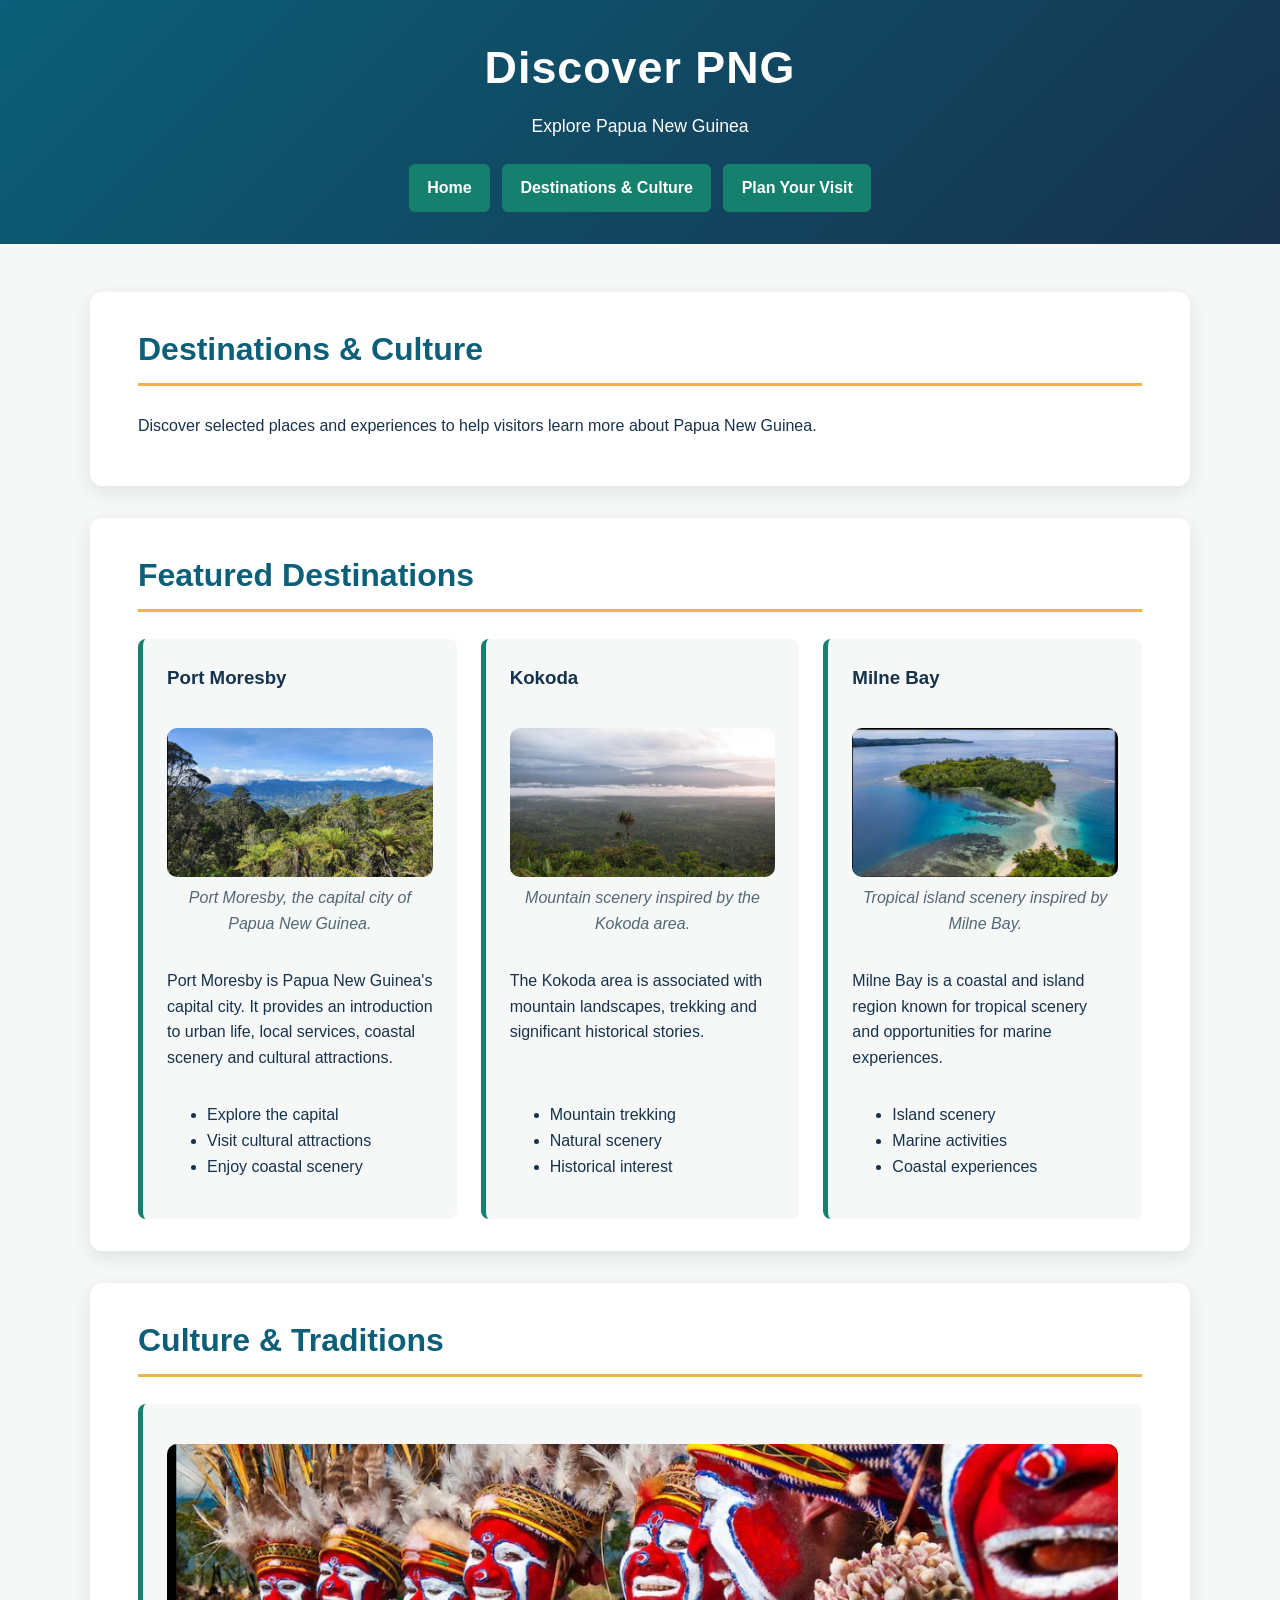
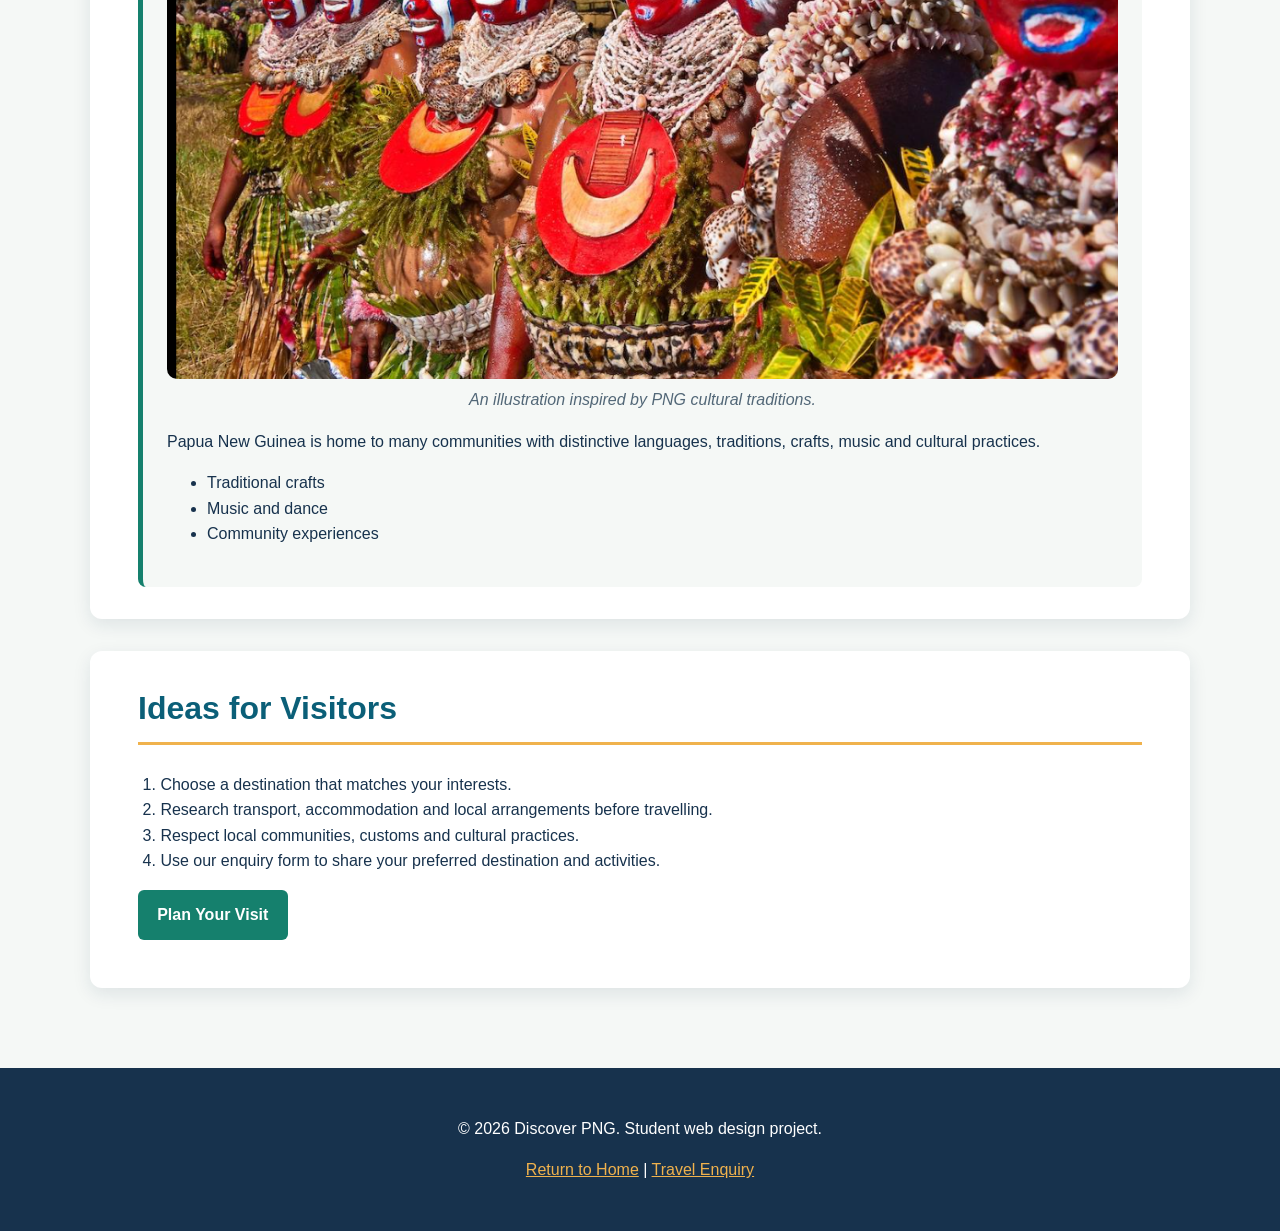
==== destinations.html @ 2244e63b "Initial Assessment 3 responsive website" ====
<!DOCTYPE html>
<html lang="en">

<head>
    <meta charset="UTF-8">

    <meta name="viewport" content="width=device-width, initial-scale=1.0">

    <meta name="description"
          content="Explore selected Papua New Guinea destinations, cultural experiences and activities.">

    <title>Destinations &amp; Culture | Discover PNG</title>

    <link rel="stylesheet" href="css/style.css">
</head>

<body>

<header class="site-header">
    <div class="container">

        <h1>Discover PNG</h1>
        <p class="tagline">Explore Papua New Guinea</p>

        <nav aria-label="Main navigation">
            <ul class="nav-list">
                <li><a href="index.html">Home</a></li>
                <li><a href="destinations.html" aria-current="page">Destinations &amp; Culture</a></li>
                <li><a href="contact.html">Plan Your Visit</a></li>
            </ul>
        </nav>

    </div>
</header>

<main>

    <section class="page-banner">
        <div class="container">

            <h2>Destinations &amp; Culture</h2>

            <p>
                Discover selected places and experiences to help visitors
                learn more about Papua New Guinea.
            </p>

        </div>
    </section>

    <section class="section">
        <div class="container">

            <h2>Featured Destinations</h2>

            <div class="card-grid">

                <article class="card destination">

                    <h3>Port Moresby</h3>

                    <figure>
                        <img src="assets/port-moresby.png"
                             alt="Illustration representing Port Moresby with a city skyline and coastline">

                        <figcaption>
                            Port Moresby, the capital city of Papua New Guinea.
                        </figcaption>
                    </figure>

                    <p>
                        Port Moresby is Papua New Guinea's capital city.
                        It provides an introduction to urban life, local
                        services, coastal scenery and cultural attractions.
                    </p>

                    <ul>
                        <li>Explore the capital</li>
                        <li>Visit cultural attractions</li>
                        <li>Enjoy coastal scenery</li>
                    </ul>

                </article>

                <article class="card destination">

                    <h3>Kokoda</h3>

                    <figure>
                        <img src="assets/kokoda.png"
                             alt="Illustration of a forest mountain trail representing the Kokoda area">

                        <figcaption>
                            Mountain scenery inspired by the Kokoda area.
                        </figcaption>
                    </figure>

                    <p>
                        The Kokoda area is associated with mountain landscapes,
                        trekking and significant historical stories.
                    </p>

                    <ul>
                        <li>Mountain trekking</li>
                        <li>Natural scenery</li>
                        <li>Historical interest</li>
                    </ul>

                </article>

                <article class="card destination">

                    <h3>Milne Bay</h3>

                    <figure>
                        <img src="assets/beach.png"
                             alt="Illustration of tropical islands and a traditional canoe">

                        <figcaption>
                            Tropical island scenery inspired by Milne Bay.
                        </figcaption>
                    </figure>

                    <p>
                        Milne Bay is a coastal and island region known for
                        tropical scenery and opportunities for marine
                        experiences.
                    </p>

                    <ul>
                        <li>Island scenery</li>
                        <li>Marine activities</li>
                        <li>Coastal experiences</li>
                    </ul>

                </article>

            </div>

        </div>
    </section>

    <section class="section">
        <div class="container">

            <h2>Culture &amp; Traditions</h2>

            <article class="card">

                <figure>
                    <img src="assets/culture.png"
                         alt="Illustration representing traditional cultural patterns and a ceremonial bilum">

                    <figcaption>
                        An illustration inspired by PNG cultural traditions.
                    </figcaption>
                </figure>

                <p>
                    Papua New Guinea is home to many communities with
                    distinctive languages, traditions, crafts, music and
                    cultural practices.
                </p>

                <ul>
                    <li>Traditional crafts</li>
                    <li>Music and dance</li>
                    <li>Community experiences</li>
                </ul>

            </article>

        </div>
    </section>

    <section class="section">
        <div class="container">

            <h2>Ideas for Visitors</h2>

            <ol class="number-list">
                <li>Choose a destination that matches your interests.</li>

                <li>
                    Research transport, accommodation and local arrangements
                    before travelling.
                </li>

                <li>
                    Respect local communities, customs and cultural practices.
                </li>

                <li>
                    Use our enquiry form to share your preferred destination
                    and activities.
                </li>
            </ol>

            <p>
                <a class="button" href="contact.html">
                    Plan Your Visit
                </a>
            </p>

        </div>
    </section>

</main>

<footer class="site-footer">
    <div class="container">

        <p>
            &copy; 2026 Discover PNG.
            Student web design project.
        </p>

        <p>
            <a href="index.html">Return to Home</a>
            |
            <a href="contact.html">Travel Enquiry</a>
        </p>

    </div>
</footer>

</body>
</html>
---- css/style.css ----
/* Discover PNG - Assessment 3: Responsive HTML5 + CSS3 */

/* ---------- Design system ---------- */
:root {
    --navy: #17324d;
    --teal: #0b5f78;
    --green: #15806d;
    --gold: #f0b24d;
    --cream: #f5f8f6;
    --white: #ffffff;
    --text-muted: #526777;
    --border: #b8c5c9;
    --shadow: 0 6px 18px rgba(23, 50, 77, 0.10);
    --radius: 12px;
    --content-width: 1100px;
    --space-1: 0.5rem;
    --space-2: 0.75rem;
    --space-3: 1rem;
    --space-4: 1.5rem;
    --space-5: 2rem;
    --space-6: 3rem;
}

* {
    box-sizing: border-box;
}

html {
    scroll-behavior: smooth;
}

body {
    margin: 0;
    font-family: Arial, Helvetica, sans-serif;
    line-height: 1.6;
    color: var(--navy);
    background: var(--cream);
}

img {
    max-width: 100%;
    height: auto;
    display: block;
    border-radius: 10px;
}

a {
    color: var(--teal);
}

a:hover {
    color: var(--green);
}

/* ---------- Shared container ---------- */
.container,
main {
    width: min(100% - 2rem, var(--content-width));
    margin-inline: auto;
}

/* ---------- Header + Flexbox navigation ---------- */
.site-header,
header {
    background: linear-gradient(135deg, var(--teal), var(--navy));
    color: var(--white);
    padding: var(--space-5) 0;
}

.site-header .container,
header {
    text-align: center;
}

header h1 {
    margin: 0;
    font-size: clamp(2rem, 5vw, 2.8rem);
    letter-spacing: 1px;
}

header p,
.tagline {
    margin: var(--space-1) 0 var(--space-4);
    font-size: 1.1rem;
}

nav ul,
.nav-list {
    list-style: none;
    padding: 0;
    margin: 0;
    display: flex; /* A3 Flexbox */
    justify-content: center;
    align-items: center;
    flex-wrap: wrap;
    gap: var(--space-2);
}

nav li {
    margin: 0;
}

nav a {
    display: inline-block;
    color: var(--white);
    text-decoration: none;
    background: var(--green);
    padding: 0.7rem 1.15rem;
    border-radius: 6px;
    font-weight: bold;
    transition: transform 0.2s ease, background-color 0.2s ease;
}

nav a:hover {
    background: var(--gold);
    color: var(--navy);
    transform: translateY(-1px);
}

/* ---------- Main content ---------- */
main {
    padding: var(--space-6) 0;
}

section {
    background: var(--white);
    margin-bottom: var(--space-5);
    padding: clamp(1.25rem, 3vw, 2rem);
    border-radius: var(--radius);
    box-shadow: var(--shadow);
}

section h2 {
    color: var(--teal);
    margin-top: 0;
    font-size: clamp(1.6rem, 3vw, 2rem);
    border-bottom: 3px solid var(--gold);
    padding-bottom: var(--space-1);
}

article {
    margin-top: var(--space-4);
    padding: var(--space-4);
    background: var(--cream);
    border-left: 5px solid var(--green);
    border-radius: 8px;
}

article h3 {
    margin-top: 0;
    color: var(--navy);
}

/* ---------- CSS Grid layouts ---------- */
/* Meaningful two-dimensional layout for A3 */
.feature-grid,
.card-grid {
    display: grid; /* A3 CSS Grid */
    grid-template-columns: repeat(3, minmax(0, 1fr));
    gap: var(--space-4);
    align-items: stretch;
}

.feature-grid article,
.card-grid .card {
    margin-top: 0;
    display: flex;
    flex-direction: column;
}

.feature-grid article p,
.card-grid .card p {
    flex-grow: 1;
}

/* ---------- Destination cards ---------- */
.card figure {
    margin: var(--space-3) 0;
}

.card img {
    width: 100%;
    aspect-ratio: 16 / 9;
    object-fit: cover;
}

figcaption {
    margin-top: var(--space-1);
    font-style: italic;
    color: var(--text-muted);
    text-align: center;
}

.number-list {
    padding-left: 1.4rem;
}

/* ---------- Buttons ---------- */
.button,
button {
    display: inline-block;
    background: var(--green);
    color: var(--white);
    border: 0;
    border-radius: 6px;
    padding: 0.75rem 1.2rem;
    font-size: 1rem;
    font-weight: bold;
    cursor: pointer;
    text-decoration: none;
    transition: background-color 0.2s ease, transform 0.2s ease;
}

.button:hover,
button:hover {
    background: var(--teal);
    color: var(--white);
    transform: translateY(-1px);
}

.button.secondary {
    background: var(--navy);
}

.button.secondary:hover {
    background: var(--teal);
}

/* ---------- Forms ---------- */
form {
    margin-top: var(--space-4);
}

fieldset {
    border: 1px solid var(--border);
    border-radius: 8px;
    padding: var(--space-4);
    margin-bottom: var(--space-4);
    background: #f8faf9;
}

legend {
    font-weight: bold;
    color: var(--teal);
    padding: 0 var(--space-1);
}

.form-group {
    margin-bottom: var(--space-4);
}

label,
.form-label {
    display: block;
    margin-bottom: var(--space-1);
    font-weight: 600;
}

.choice-group {
    display: flex; /* A3 Flexbox */
    flex-wrap: wrap;
    gap: 0.75rem 1.25rem;
}

.choice-group label {
    font-weight: normal;
}

input[type="text"],
input[type="email"],
input[type="tel"],
input[type="date"],
select,
textarea {
    width: 100%;
    max-width: 750px;
    padding: 0.75rem;
    margin-top: 0.25rem;
    border: 1px solid #aab8bd;
    border-radius: 5px;
    font: inherit;
}

textarea {
    min-height: 140px;
    resize: vertical;
}

/* ---------- Footer ---------- */
.site-footer,
footer {
    background: var(--navy);
    color: var(--white);
    text-align: center;
    padding: var(--space-5) 1rem;
}

footer a {
    color: var(--gold);
}

footer a:hover {
    color: var(--white);
}

/* ---------- Accessibility / focus ---------- */
a:focus-visible,
button:focus-visible,
input:focus-visible,
select:focus-visible,
textarea:focus-visible {
    outline: 3px solid var(--gold);
    outline-offset: 3px;
}

@media (prefers-reduced-motion: reduce) {
    html {
        scroll-behavior: auto;
    }

    *,
    *::before,
    *::after {
        transition-duration: 0.01ms !important;
        animation-duration: 0.01ms !important;
    }
}

/* ---------- Tablet: 600-900px ---------- */
@media (max-width: 900px) {
    .feature-grid,
    .card-grid {
        grid-template-columns: repeat(2, minmax(0, 1fr));
    }

    main {
        padding-block: 2rem;
    }
}

/* ---------- Mobile: 320-480px ---------- */
@media (max-width: 700px) {
    .container,
    main {
        width: min(100% - 1.5rem, var(--content-width));
    }

    .site-header,
    header {
        padding-block: 1.5rem;
    }

    nav ul,
    .nav-list {
        flex-direction: column;
        align-items: stretch;
    }

    nav a {
        width: 100%;
        text-align: center;
    }

    main {
        padding-block: 1rem;
    }

    section {
        padding: 1.25rem;
        margin-bottom: 1rem;
    }

    .feature-grid,
    .card-grid {
        grid-template-columns: 1fr;
    }

    article {
        padding: 1rem;
    }

    .choice-group {
        flex-direction: column;
        gap: 0.5rem;
    }

    .button,
    button {
        width: 100%;
        text-align: center;
        margin: 0 0 0.6rem;
    }
}

/* Very narrow phones: keep content comfortable */
@media (max-width: 380px) {
    header h1 {
        font-size: 1.9rem;
    }

    section h2 {
        font-size: 1.45rem;
    }
}
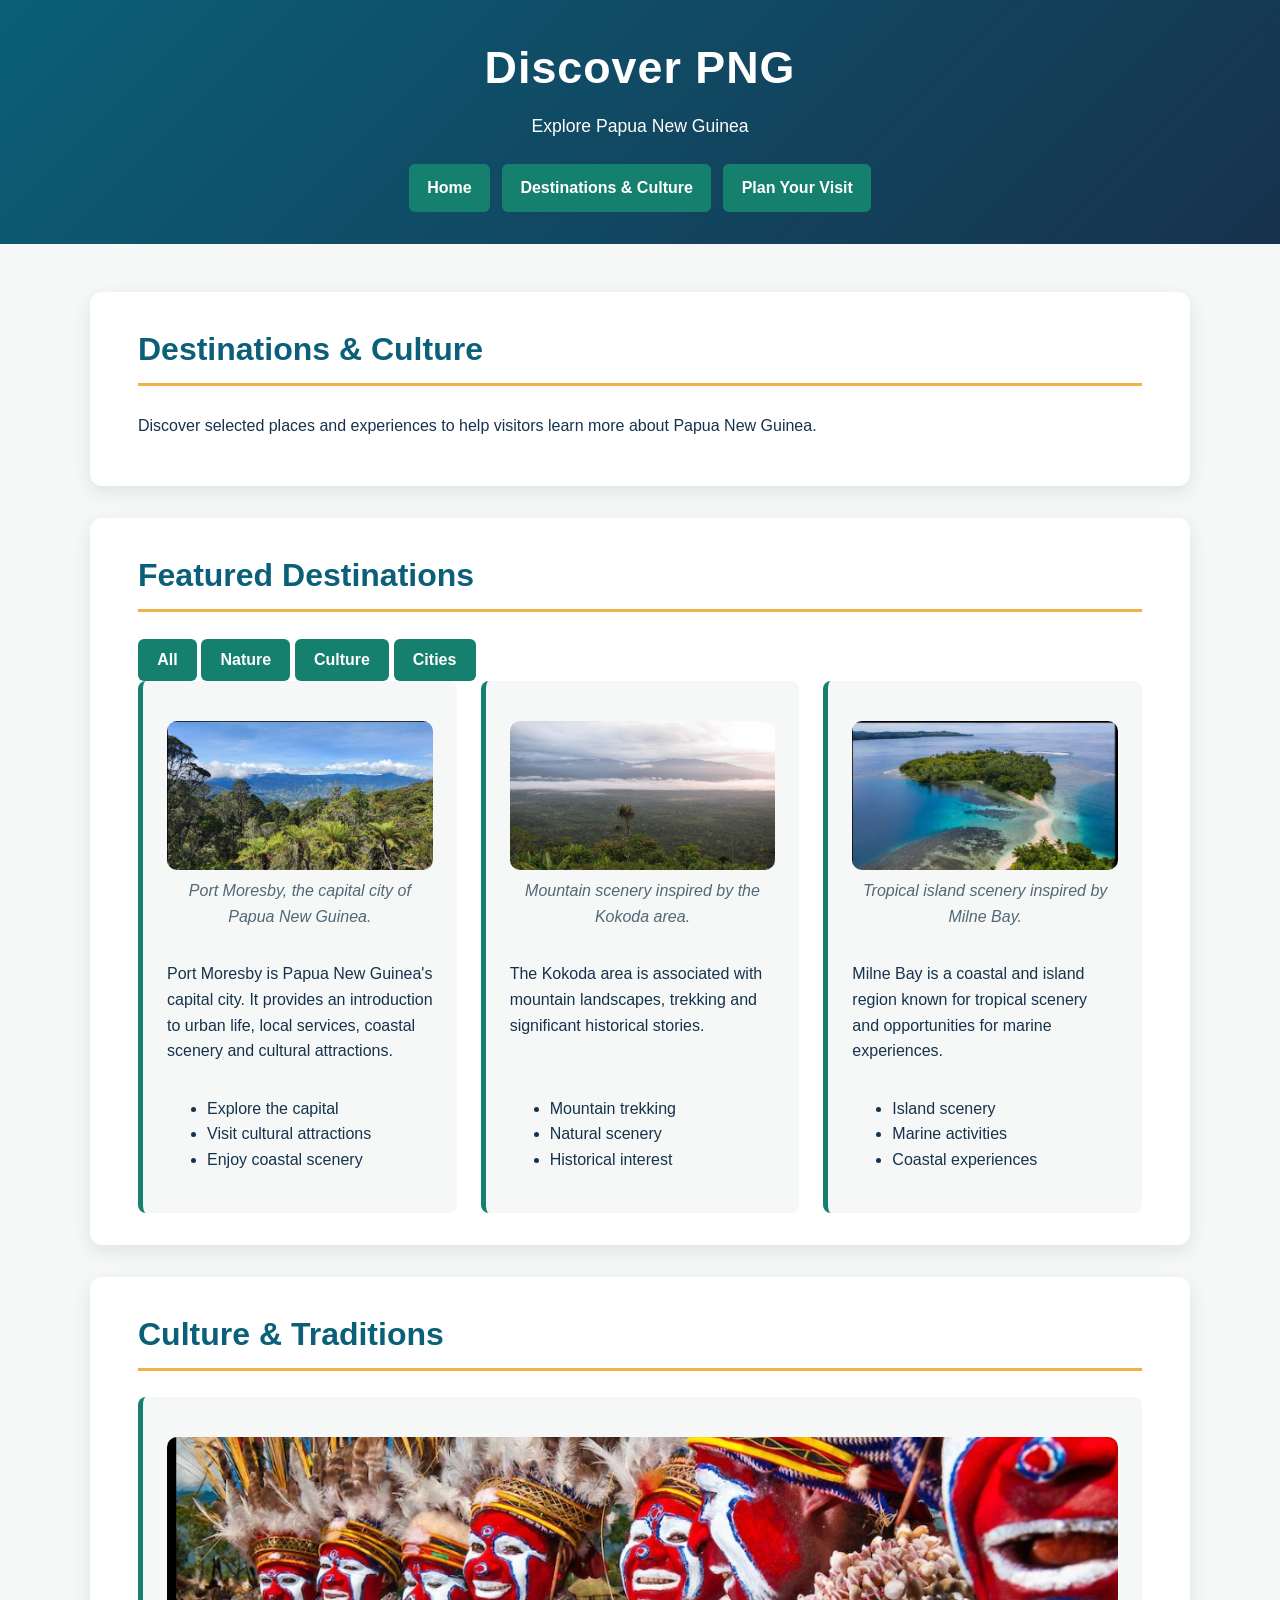
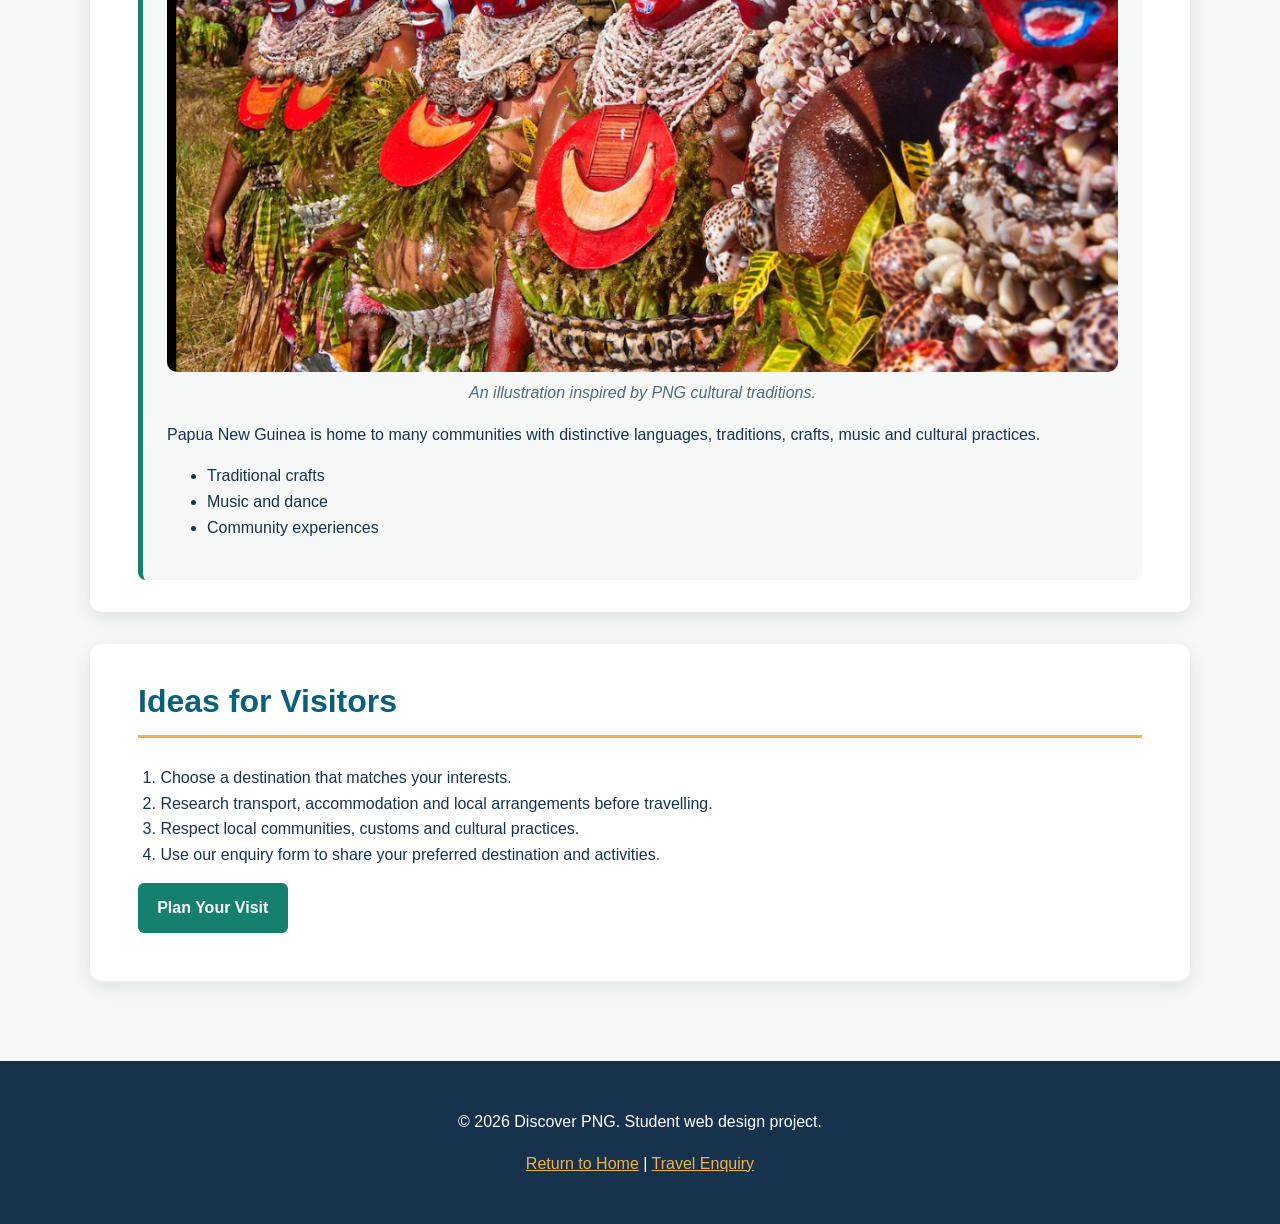
==== commit 8886c143: "Fix travel enquiry form feedback" ====
--- a/destinations.html
+++ b/destinations.html
@@ -53,13 +53,18 @@
 
             <h2>Featured Destinations</h2>
 
+            <div class="destination-filters">
+                <button type="button" class="filter-btn active" data-filter="all">All</button>
+                <button type="button" class="filter-btn" data-filter="nature">Nature</button>
+                <button type="button" class="filter-btn" data-filter="culture">Culture</button>
+                <button type="button" class="filter-btn" data-filter="cities">Cities</button>
+            </div>
             <div class="card-grid">
 
-                <article class="card destination">
-
-                    <h3>Port Moresby</h3>
+                    <article class="card destination" data-category="cities">
 
                     <figure>
+
                         <img src="assets/port-moresby.png"
                              alt="Illustration representing Port Moresby with a city skyline and coastline">
 
@@ -82,9 +87,9 @@
 
                 </article>
 
-                <article class="card destination">
-
-                    <h3>Kokoda</h3>
+
+
+                    <article class="card destination" data-category="nature">
 
                     <figure>
                         <img src="assets/kokoda.png"
@@ -108,9 +113,7 @@
 
                 </article>
 
-                <article class="card destination">
-
-                    <h3>Milne Bay</h3>
+                                   <article class="card destination" data-category="nature">
 
                     <figure>
                         <img src="assets/beach.png"
@@ -224,5 +227,7 @@
     </div>
 </footer>
 
+<script src="script.js"></script>
+
 </body>
 </html>
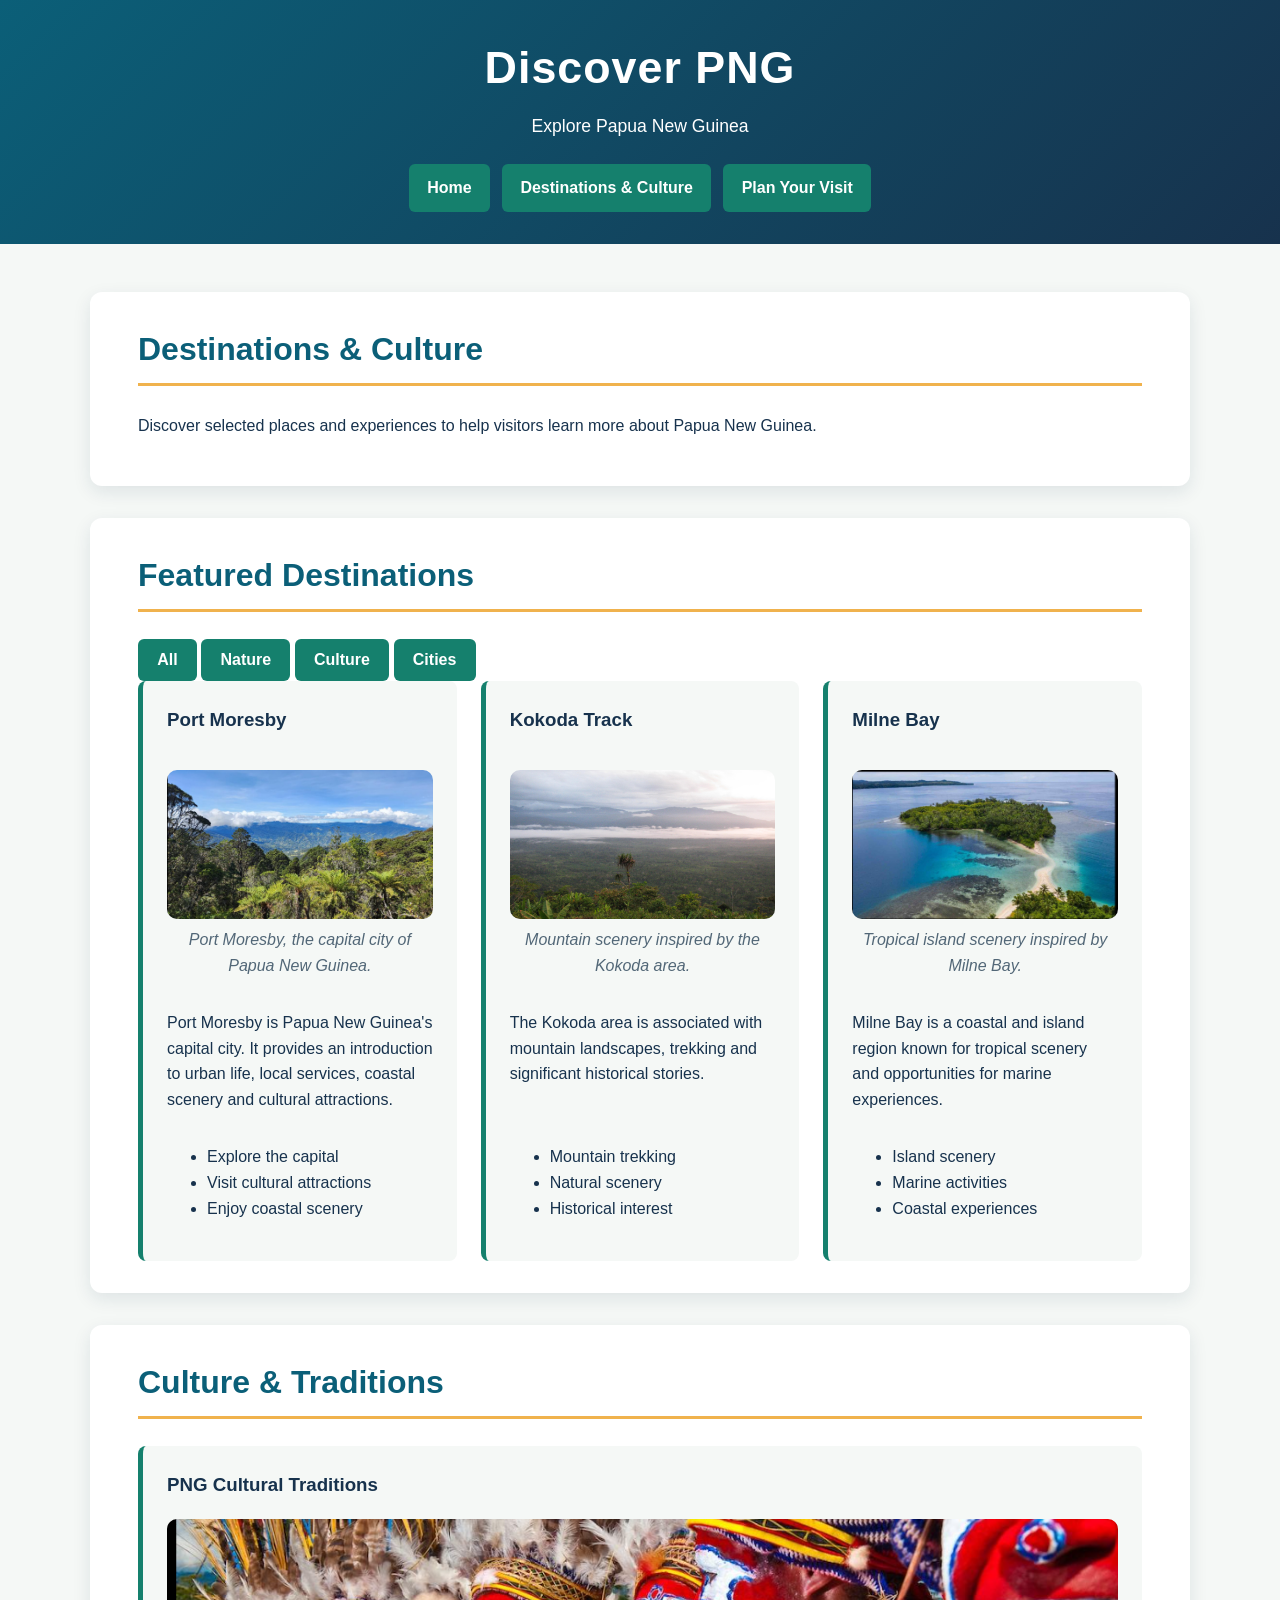
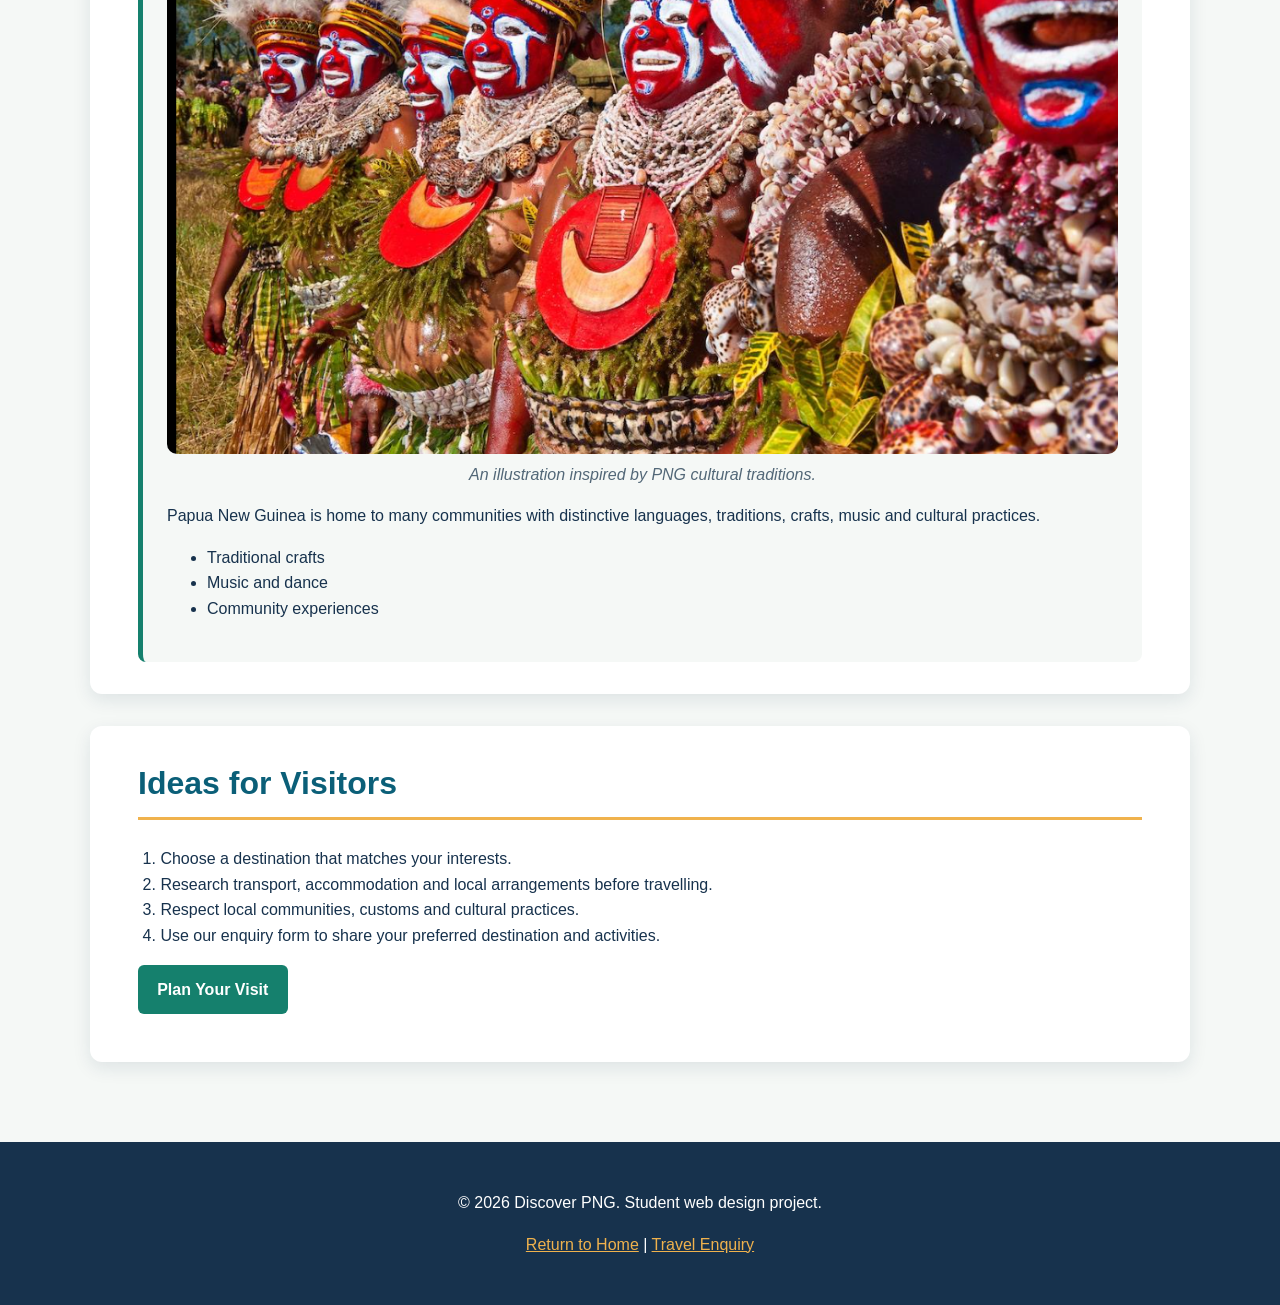
==== commit 33988ac9: "Finalize Assessment 4 destinations page" ====
--- a/destinations.html
+++ b/destinations.html
@@ -1,9 +1,9 @@
+
 <!DOCTYPE html>
 <html lang="en">
 
 <head>
     <meta charset="UTF-8">
-
     <meta name="viewport" content="width=device-width, initial-scale=1.0">
 
     <meta name="description"
@@ -18,7 +18,6 @@
 
 <header class="site-header">
     <div class="container">
-
         <h1>Discover PNG</h1>
         <p class="tagline">Explore Papua New Guinea</p>
 
@@ -29,7 +28,6 @@
                 <li><a href="contact.html">Plan Your Visit</a></li>
             </ul>
         </nav>
-
     </div>
 </header>
 
@@ -37,14 +35,12 @@
 
     <section class="page-banner">
         <div class="container">
-
             <h2>Destinations &amp; Culture</h2>
 
             <p>
                 Discover selected places and experiences to help visitors
                 learn more about Papua New Guinea.
             </p>
-
         </div>
     </section>
 
@@ -59,12 +55,13 @@
                 <button type="button" class="filter-btn" data-filter="culture">Culture</button>
                 <button type="button" class="filter-btn" data-filter="cities">Cities</button>
             </div>
+
             <div class="card-grid">
 
-                    <article class="card destination" data-category="cities">
+                <article class="card destination" data-category="cities">
+                    <h3>Port Moresby</h3>
 
                     <figure>
-
                         <img src="assets/port-moresby.png"
                              alt="Illustration representing Port Moresby with a city skyline and coastline">
 
@@ -84,12 +81,10 @@
                         <li>Visit cultural attractions</li>
                         <li>Enjoy coastal scenery</li>
                     </ul>
-
                 </article>
 
-
-
-                    <article class="card destination" data-category="nature">
+                <article class="card destination" data-category="nature">
+                    <h3>Kokoda Track</h3>
 
                     <figure>
                         <img src="assets/kokoda.png"
@@ -110,10 +105,10 @@
                         <li>Natural scenery</li>
                         <li>Historical interest</li>
                     </ul>
-
                 </article>
 
-                                   <article class="card destination" data-category="nature">
+                <article class="card destination" data-category="nature">
+                    <h3>Milne Bay</h3>
 
                     <figure>
                         <img src="assets/beach.png"
@@ -135,11 +130,9 @@
                         <li>Marine activities</li>
                         <li>Coastal experiences</li>
                     </ul>
-
                 </article>
 
             </div>
-
         </div>
     </section>
 
@@ -149,6 +142,7 @@
             <h2>Culture &amp; Traditions</h2>
 
             <article class="card">
+                <h3>PNG Cultural Traditions</h3>
 
                 <figure>
                     <img src="assets/culture.png"
@@ -170,7 +164,6 @@
                     <li>Music and dance</li>
                     <li>Community experiences</li>
                 </ul>
-
             </article>
 
         </div>
@@ -183,16 +176,13 @@
 
             <ol class="number-list">
                 <li>Choose a destination that matches your interests.</li>
-
                 <li>
                     Research transport, accommodation and local arrangements
                     before travelling.
                 </li>
-
                 <li>
                     Respect local communities, customs and cultural practices.
                 </li>
-
                 <li>
                     Use our enquiry form to share your preferred destination
                     and activities.
@@ -230,4 +220,4 @@
 <script src="script.js"></script>
 
 </body>
-</html>+</html>
